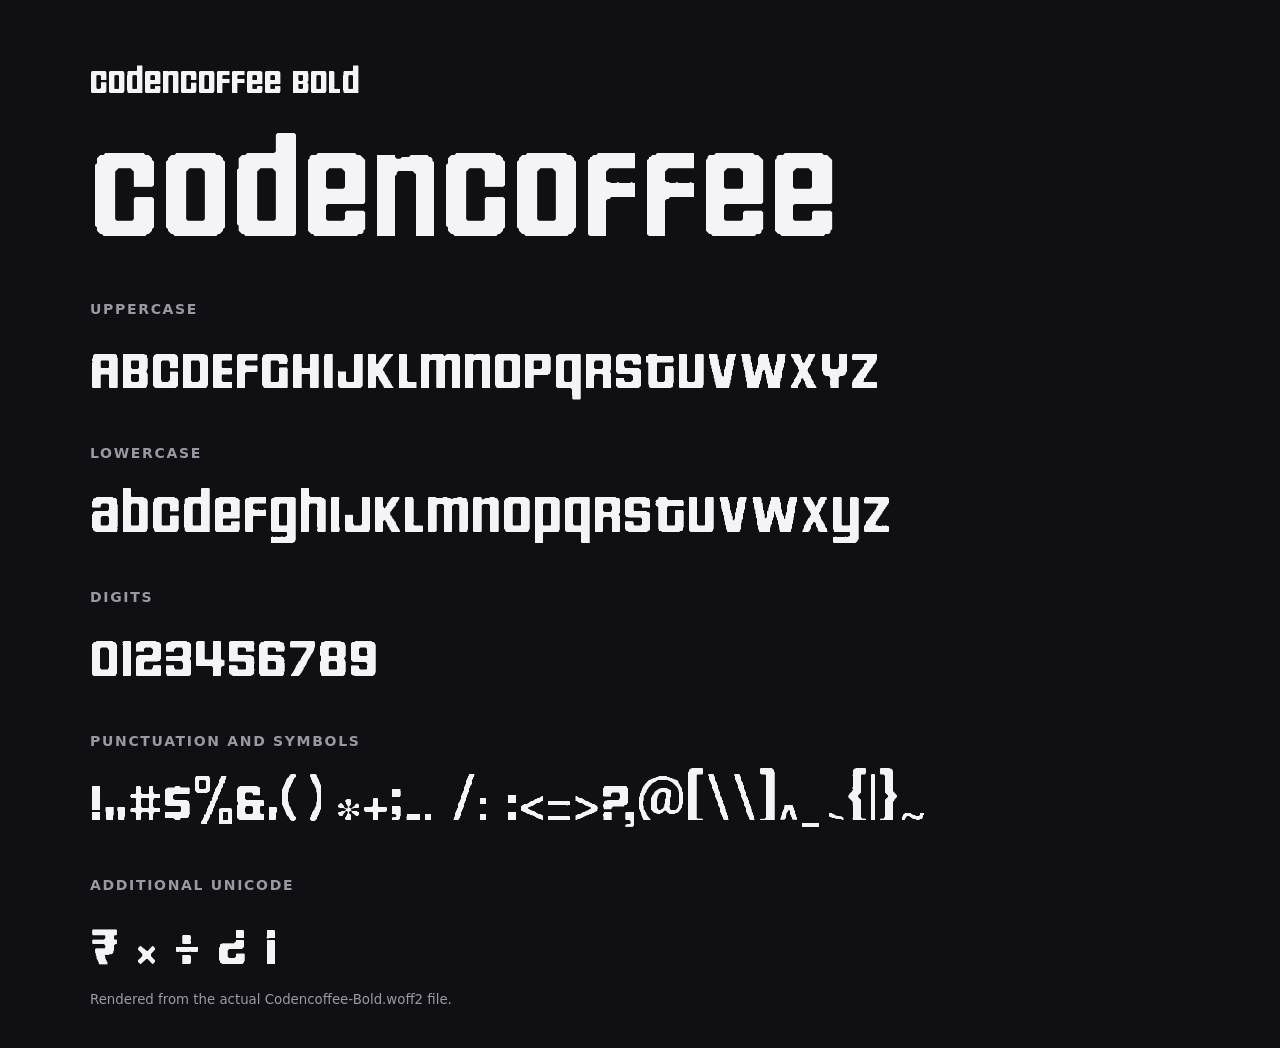
==== web/index.html @ b1c53040 "build: add font source, platform docs and specimen" ====
<!doctype html>
<html lang="en">
<head>
<meta charset="utf-8">
<meta name="viewport" content="width=device-width,initial-scale=1">
<title>Codencoffee Bold · Specimen</title>
<link rel="stylesheet" href="codencoffee.css">
<style>
body{margin:0;padding:36px;background:#101014;color:#f4f4f6;font:16px/1.6 system-ui,sans-serif}
main{max-width:1100px;margin:auto}.hero{font-size:clamp(56px,10vw,120px);line-height:1.1;margin:12px 0 36px}
h2{font-size:14px;text-transform:uppercase;letter-spacing:.12em;color:#9999a5;margin-top:32px}
.sample{font-size:clamp(28px,5vw,52px);line-height:1.5;overflow-wrap:anywhere}
small{color:#9b9ba7}
</style>
</head>
<body><main>
<h1 class="codencoffee">Codencoffee Bold</h1>
<div class="hero codencoffee">codeNcoffee</div>
<h2>Uppercase</h2><div class="sample codencoffee">ABCDEFGHIJKLMNOPQRSTUVWXYZ</div>
<h2>Lowercase</h2><div class="sample codencoffee">abcdefghijklmnopqrstuvwxyz</div>
<h2>Digits</h2><div class="sample codencoffee">0123456789</div>
<h2>Punctuation and symbols</h2><div class="sample codencoffee">!"#$%&amp;'()*+,-./:;&lt;=&gt;?@[\\]^_&#96;{|}~</div>
<h2>Additional Unicode</h2><div class="sample codencoffee">₹ × ÷ ¿ ¡</div>
<small>Rendered from the actual Codencoffee-Bold.woff2 file.</small>
</main></body></html>
---- web/codencoffee.css ----
@font-face {
  font-family: "Codencoffee";
  src: url("../fonts/Codencoffee-Bold.woff2") format("woff2");
  font-style: normal;
  font-weight: 700;
  font-display: swap;
}
.codencoffee {
  font-family: "Codencoffee", sans-serif;
  font-weight: 700;
  font-synthesis: none;
}
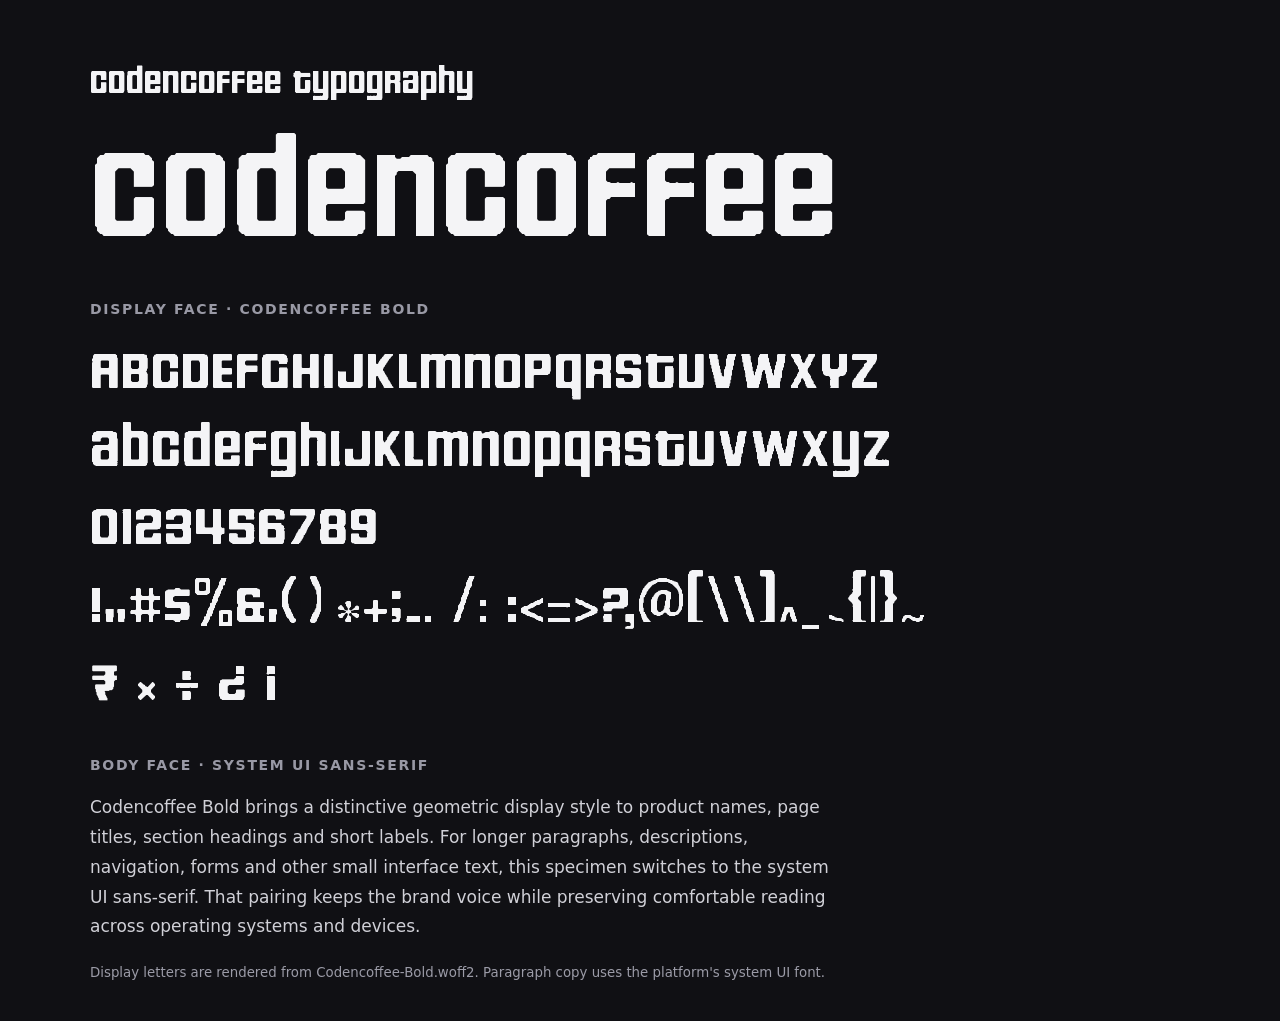
==== commit 5f6af981: "Show display and readable text font pairing in web specimen" ====
--- a/web/index.html
+++ b/web/index.html
@@ -3,23 +3,37 @@
 <head>
 <meta charset="utf-8">
 <meta name="viewport" content="width=device-width,initial-scale=1">
-<title>Codencoffee Bold · Specimen</title>
+<title>Codencoffee · Typography specimen</title>
 <link rel="stylesheet" href="codencoffee.css">
 <style>
-body{margin:0;padding:36px;background:#101014;color:#f4f4f6;font:16px/1.6 system-ui,sans-serif}
-main{max-width:1100px;margin:auto}.hero{font-size:clamp(56px,10vw,120px);line-height:1.1;margin:12px 0 36px}
+*{box-sizing:border-box}
+body{margin:0;padding:36px;background:#101014;color:#f4f4f6;font:16px/1.6 var(--font-codencoffee-text)}
+main{max-width:1100px;margin:auto}
+.hero{font-size:clamp(56px,10vw,120px);line-height:1.1;margin:12px 0 36px}
 h2{font-size:14px;text-transform:uppercase;letter-spacing:.12em;color:#9999a5;margin-top:32px}
 .sample{font-size:clamp(28px,5vw,52px);line-height:1.5;overflow-wrap:anywhere}
+.copy{max-width:70ch;color:#d0d0d7;font-size:17px;line-height:1.75}
 small{color:#9b9ba7}
 </style>
 </head>
 <body><main>
-<h1 class="codencoffee">Codencoffee Bold</h1>
-<div class="hero codencoffee">codeNcoffee</div>
-<h2>Uppercase</h2><div class="sample codencoffee">ABCDEFGHIJKLMNOPQRSTUVWXYZ</div>
-<h2>Lowercase</h2><div class="sample codencoffee">abcdefghijklmnopqrstuvwxyz</div>
-<h2>Digits</h2><div class="sample codencoffee">0123456789</div>
-<h2>Punctuation and symbols</h2><div class="sample codencoffee">!"#$%&amp;'()*+,-./:;&lt;=&gt;?@[\\]^_&#96;{|}~</div>
-<h2>Additional Unicode</h2><div class="sample codencoffee">₹ × ÷ ¿ ¡</div>
-<small>Rendered from the actual Codencoffee-Bold.woff2 file.</small>
+<h1 class="codencoffee-display">Codencoffee typography</h1>
+<div class="hero codencoffee-display">codeNcoffee</div>
+
+<h2>Display face · Codencoffee Bold</h2>
+<div class="sample codencoffee-display">ABCDEFGHIJKLMNOPQRSTUVWXYZ</div>
+<div class="sample codencoffee-display">abcdefghijklmnopqrstuvwxyz</div>
+<div class="sample codencoffee-display">0123456789</div>
+<div class="sample codencoffee-display">!"#$%&amp;'()*+,-./:;&lt;=&gt;?@[\\]^_`{|}~</div>
+<div class="sample codencoffee-display">₹ × ÷ ¿ ¡</div>
+
+<h2>Body face · system UI sans-serif</h2>
+<p class="copy codencoffee-text">
+  Codencoffee Bold brings a distinctive geometric display style to product names,
+  page titles, section headings and short labels. For longer paragraphs, descriptions,
+  navigation, forms and other small interface text, this specimen switches to the
+  system UI sans-serif. That pairing keeps the brand voice while preserving comfortable
+  reading across operating systems and devices.
+</p>
+<small>Display letters are rendered from Codencoffee-Bold.woff2. Paragraph copy uses the platform's system UI font.</small>
 </main></body></html>
--- a/web/codencoffee.css
+++ b/web/codencoffee.css
@@ -5,8 +5,27 @@
   font-weight: 700;
   font-display: swap;
 }
-.codencoffee {
-  font-family: "Codencoffee", sans-serif;
+
+:root {
+  --font-codencoffee-display: "Codencoffee", sans-serif;
+  --font-codencoffee-text:
+    ui-sans-serif, system-ui, -apple-system, BlinkMacSystemFont, "Segoe UI",
+    sans-serif;
+}
+
+/* Keep the original class name working for existing projects. */
+.codencoffee,
+.codencoffee-display {
+  font-family: var(--font-codencoffee-display);
+  font-style: normal;
   font-weight: 700;
   font-synthesis: none;
 }
+
+/* Use this class for paragraphs and dense interface copy. */
+.codencoffee-text {
+  font-family: var(--font-codencoffee-text);
+  font-style: normal;
+  font-weight: 400;
+  font-synthesis: none;
+}
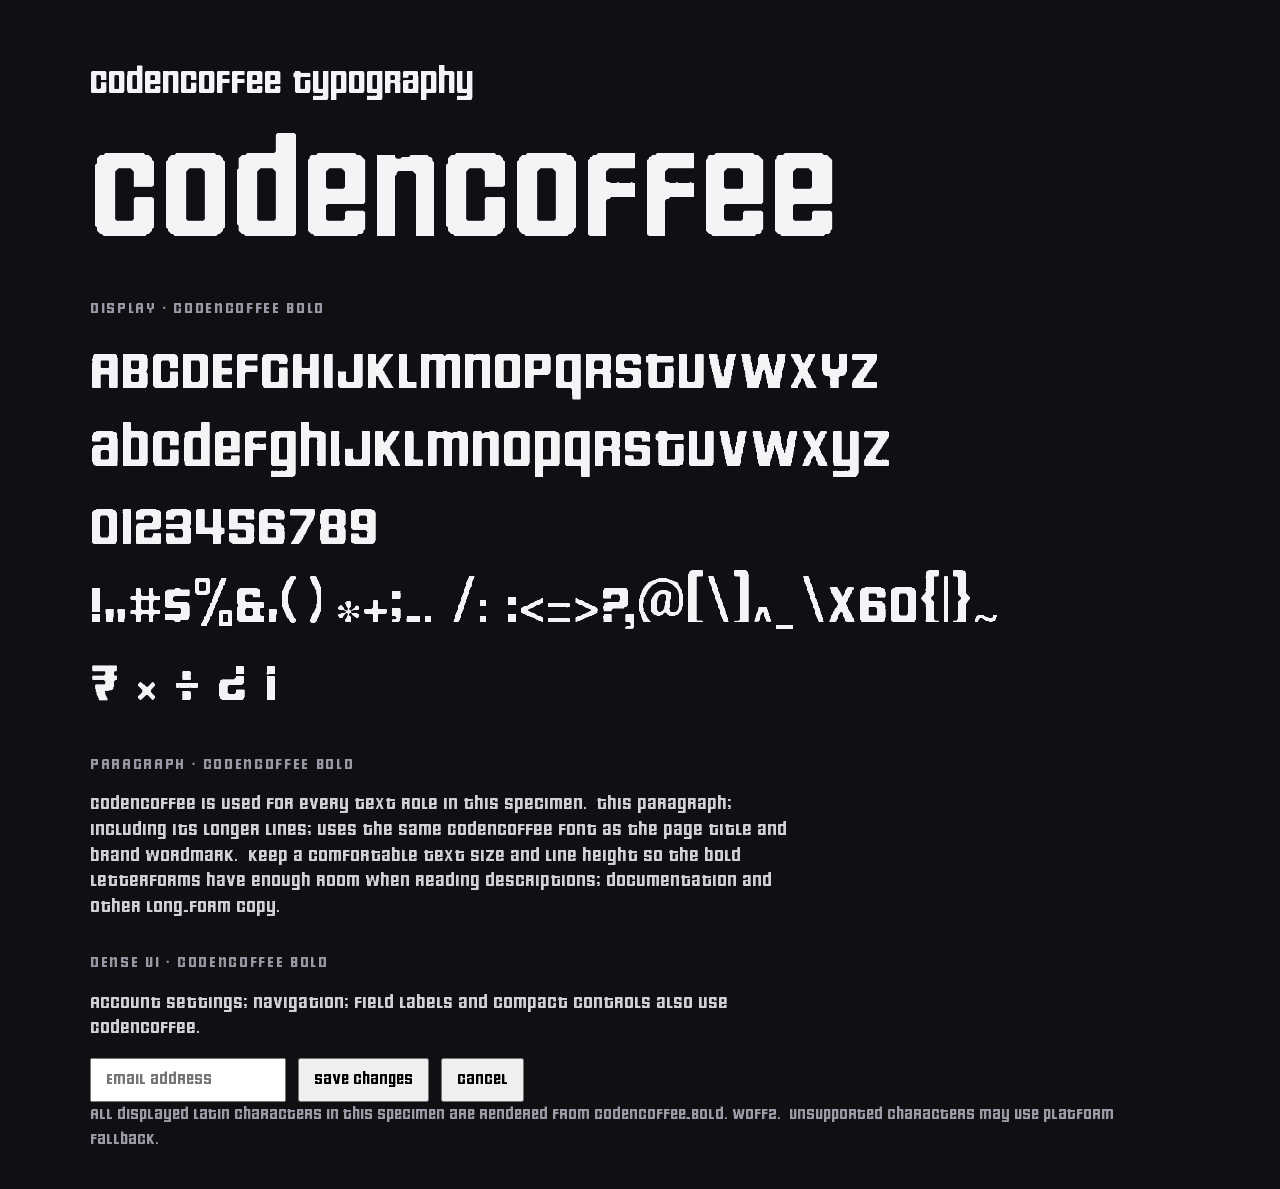
==== commit d8e82c3a: "Show Codencoffee in paragraphs and dense UI specimen" ====
--- a/web/index.html
+++ b/web/index.html
@@ -7,33 +7,42 @@
 <link rel="stylesheet" href="codencoffee.css">
 <style>
 *{box-sizing:border-box}
-body{margin:0;padding:36px;background:#101014;color:#f4f4f6;font:16px/1.6 var(--font-codencoffee-text)}
+body{margin:0;padding:36px;background:#101014;color:#f4f4f6;font:700 16px/1.6 var(--font-codencoffee)}
 main{max-width:1100px;margin:auto}
 .hero{font-size:clamp(56px,10vw,120px);line-height:1.1;margin:12px 0 36px}
 h2{font-size:14px;text-transform:uppercase;letter-spacing:.12em;color:#9999a5;margin-top:32px}
 .sample{font-size:clamp(28px,5vw,52px);line-height:1.5;overflow-wrap:anywhere}
-.copy{max-width:70ch;color:#d0d0d7;font-size:17px;line-height:1.75}
-small{color:#9b9ba7}
+.copy{max-width:70ch;color:#d0d0d7;font-size:16px;line-height:1.6}
+small{color:#9b9ba7;font-size:14px;line-height:1.5}
+.controls{display:flex;flex-wrap:wrap;gap:12px;margin-top:16px}
+input,button{font:700 14px/1.4 var(--font-codencoffee);padding:10px 14px}
 </style>
 </head>
 <body><main>
 <h1 class="codencoffee-display">Codencoffee typography</h1>
 <div class="hero codencoffee-display">codeNcoffee</div>
 
-<h2>Display face · Codencoffee Bold</h2>
+<h2>Display · Codencoffee Bold</h2>
 <div class="sample codencoffee-display">ABCDEFGHIJKLMNOPQRSTUVWXYZ</div>
 <div class="sample codencoffee-display">abcdefghijklmnopqrstuvwxyz</div>
 <div class="sample codencoffee-display">0123456789</div>
-<div class="sample codencoffee-display">!"#$%&amp;'()*+,-./:;&lt;=&gt;?@[\\]^_`{|}~</div>
+<div class="sample codencoffee-display">!"#$%&amp;'()*+,-./:;&lt;=&gt;?@[\]^_\x60{|}~</div>
 <div class="sample codencoffee-display">₹ × ÷ ¿ ¡</div>
 
-<h2>Body face · system UI sans-serif</h2>
+<h2>Paragraph · Codencoffee Bold</h2>
 <p class="copy codencoffee-text">
-  Codencoffee Bold brings a distinctive geometric display style to product names,
-  page titles, section headings and short labels. For longer paragraphs, descriptions,
-  navigation, forms and other small interface text, this specimen switches to the
-  system UI sans-serif. That pairing keeps the brand voice while preserving comfortable
-  reading across operating systems and devices.
+  Codencoffee is used for every text role in this specimen. This paragraph, including
+  its longer lines, uses the same Codencoffee font as the page title and brand wordmark.
+  Keep a comfortable text size and line height so the bold letterforms have enough room
+  when reading descriptions, documentation and other long-form copy.
 </p>
-<small>Display letters are rendered from Codencoffee-Bold.woff2. Paragraph copy uses the platform's system UI font.</small>
+
+<h2>Dense UI · Codencoffee Bold</h2>
+<p class="copy codencoffee-text">Account settings, navigation, field labels and compact controls also use Codencoffee.</p>
+<div class="controls">
+  <input aria-label="Email address" placeholder="Email address">
+  <button type="button">Save changes</button>
+  <button type="button">Cancel</button>
+</div>
+<small>All displayed Latin characters in this specimen are rendered from Codencoffee-Bold.woff2. Unsupported characters may use platform fallback.</small>
 </main></body></html>
--- a/web/codencoffee.css
+++ b/web/codencoffee.css
@@ -7,25 +7,44 @@
 }
 
 :root {
-  --font-codencoffee-display: "Codencoffee", sans-serif;
-  --font-codencoffee-text:
-    ui-sans-serif, system-ui, -apple-system, BlinkMacSystemFont, "Segoe UI",
-    sans-serif;
+  --font-codencoffee: "Codencoffee";
+  --font-codencoffee-display: var(--font-codencoffee);
+  --font-codencoffee-text: var(--font-codencoffee);
 }
 
-/* Keep the original class name working for existing projects. */
-.codencoffee,
-.codencoffee-display {
-  font-family: var(--font-codencoffee-display);
+/* Make Codencoffee the default typeface for the whole page. */
+html,
+body {
+  font-family: var(--font-codencoffee);
   font-style: normal;
   font-weight: 700;
   font-synthesis: none;
 }
 
-/* Use this class for paragraphs and dense interface copy. */
-.codencoffee-text {
-  font-family: var(--font-codencoffee-text);
+/* Form controls do not inherit typography consistently across browsers. */
+button,
+input,
+textarea,
+select,
+optgroup,
+option {
+  font-family: var(--font-codencoffee);
   font-style: normal;
-  font-weight: 400;
+  font-weight: 700;
   font-synthesis: none;
 }
+
+/* Keep the original class names working for existing projects. */
+.codencoffee,
+.codencoffee-display,
+.codencoffee-text {
+  font-family: var(--font-codencoffee);
+  font-style: normal;
+  font-weight: 700;
+  font-synthesis: none;
+}
+
+/* A practical starting point for paragraphs and longer interface copy. */
+.codencoffee-text {
+  line-height: 1.6;
+}
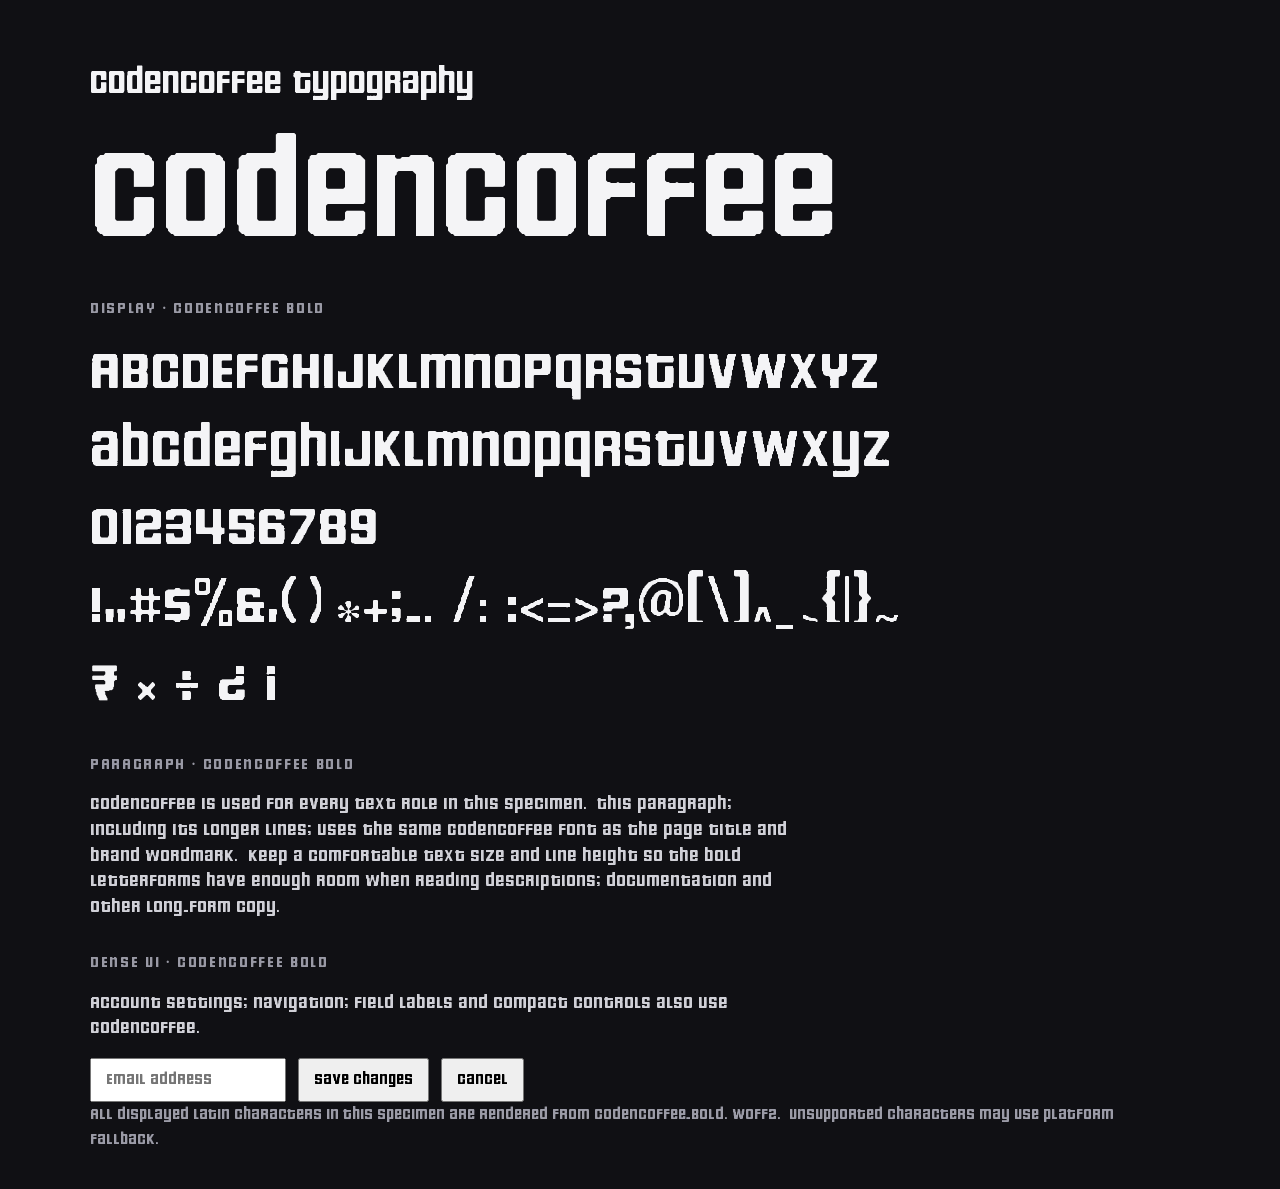
==== commit 276abfdb: "Correct punctuation glyph in browser specimen" ====
--- a/web/index.html
+++ b/web/index.html
@@ -26,7 +26,7 @@
 <div class="sample codencoffee-display">ABCDEFGHIJKLMNOPQRSTUVWXYZ</div>
 <div class="sample codencoffee-display">abcdefghijklmnopqrstuvwxyz</div>
 <div class="sample codencoffee-display">0123456789</div>
-<div class="sample codencoffee-display">!"#$%&amp;'()*+,-./:;&lt;=&gt;?@[\]^_\x60{|}~</div>
+<div class="sample codencoffee-display">!"#$%&amp;'()*+,-./:;&lt;=&gt;?@[\]^_&#96;{|}~</div>
 <div class="sample codencoffee-display">₹ × ÷ ¿ ¡</div>
 
 <h2>Paragraph · Codencoffee Bold</h2>
